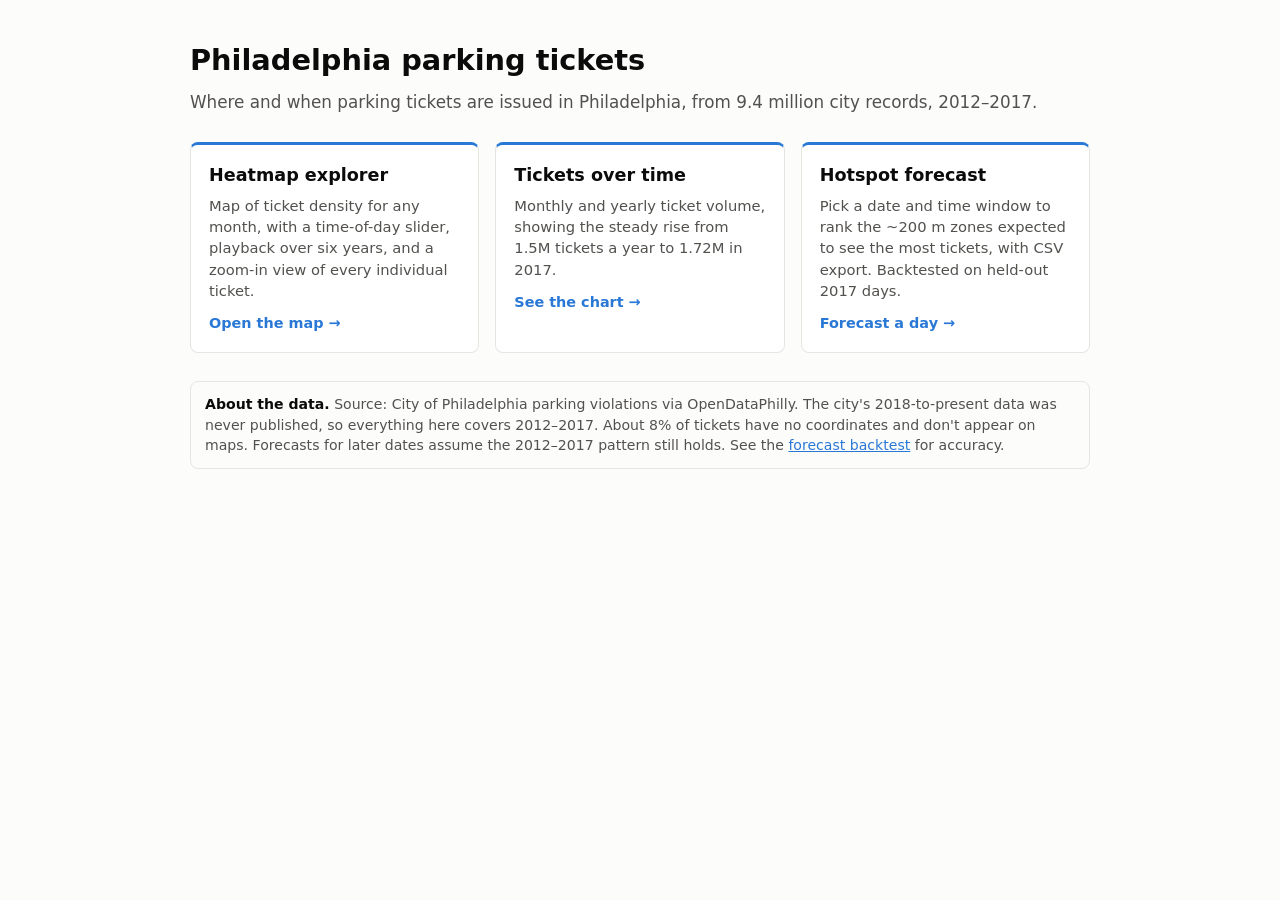
==== web/index.html @ cbecf952 "Add Philly parking ticket explorer, charts and hotspot forecast - Heatmap explorer (month slider, ti" ====
<!doctype html>
<html lang="en">
<head>
<meta charset="utf-8">
<meta name="viewport" content="width=device-width, initial-scale=1">
<title>Philly Parking Tickets</title>
<style>
:root { color-scheme: light; --bg: #fcfcfb; --card: #fff; --ink: #0b0b0b; --muted: #52514e; --line: #e6e5e1; --accent: #2a78d6; }
@media (prefers-color-scheme: dark) {
  :root:where(:not([data-theme="light"])) { color-scheme: dark; --bg: #1a1a19; --card: #232321; --ink: #f0efec; --muted: #c3c2b7; --line: #33322f; --accent: #3987e5; }
}
body { margin: 0; background: var(--bg); color: var(--ink); font-family: system-ui, sans-serif; line-height: 1.45; }
main { max-width: 900px; margin: 0 auto; padding: 40px 16px; }
h1 { font-size: 1.8rem; margin: 0 0 8px; }
.lead { color: var(--muted); font-size: 1.05rem; margin: 0 0 28px; }
.cards { display: grid; grid-template-columns: repeat(auto-fit, minmax(250px, 1fr)); gap: 16px; }
.card { display: block; background: var(--card); border: 1px solid var(--line); border-top: 3px solid var(--accent); border-radius: 8px;
  padding: 18px; color: inherit; text-decoration: none; }
.card:hover, .card:focus-visible { border-color: var(--accent); outline: none; }
.card h2 { font-size: 1.1rem; margin: 0 0 6px; }
.card p { margin: 0 0 10px; color: var(--muted); font-size: .92rem; }
.card span { color: var(--accent); font-weight: 600; font-size: .9rem; }
.note { margin-top: 28px; padding: 12px 14px; border: 1px solid var(--line); border-radius: 8px; color: var(--muted); font-size: .88rem; }
.note b { color: var(--ink); }
</style>
</head>
<body>
<main>
  <h1>Philadelphia parking tickets</h1>
  <p class="lead">Where and when parking tickets are issued in Philadelphia, from 9.4 million city records, 2012–2017.</p>
  <div class="cards">
    <a class="card" href="heatmap.html">
      <h2>Heatmap explorer</h2>
      <p>Map of ticket density for any month, with a time-of-day slider, playback over six years, and a zoom-in view of every individual ticket.</p>
      <span>Open the map →</span>
    </a>
    <a class="card" href="chart.html">
      <h2>Tickets over time</h2>
      <p>Monthly and yearly ticket volume, showing the steady rise from 1.5M tickets a year to 1.72M in 2017.</p>
      <span>See the chart →</span>
    </a>
    <a class="card" href="predict.html">
      <h2>Hotspot forecast</h2>
      <p>Pick a date and time window to rank the ~200 m zones expected to see the most tickets, with CSV export. Backtested on held-out 2017 days.</p>
      <span>Forecast a day →</span>
    </a>
  </div>
  <div class="note">
    <b>About the data.</b> Source: City of Philadelphia parking violations via OpenDataPhilly. The city's 2018-to-present data was never published, so everything here covers 2012–2017. About 8% of tickets have no coordinates and don't appear on maps. Forecasts for later dates assume the 2012–2017 pattern still holds. See the <a href="backtest.html" style="color:var(--accent)">forecast backtest</a> for accuracy.
  </div>
</main>
</body>
</html>
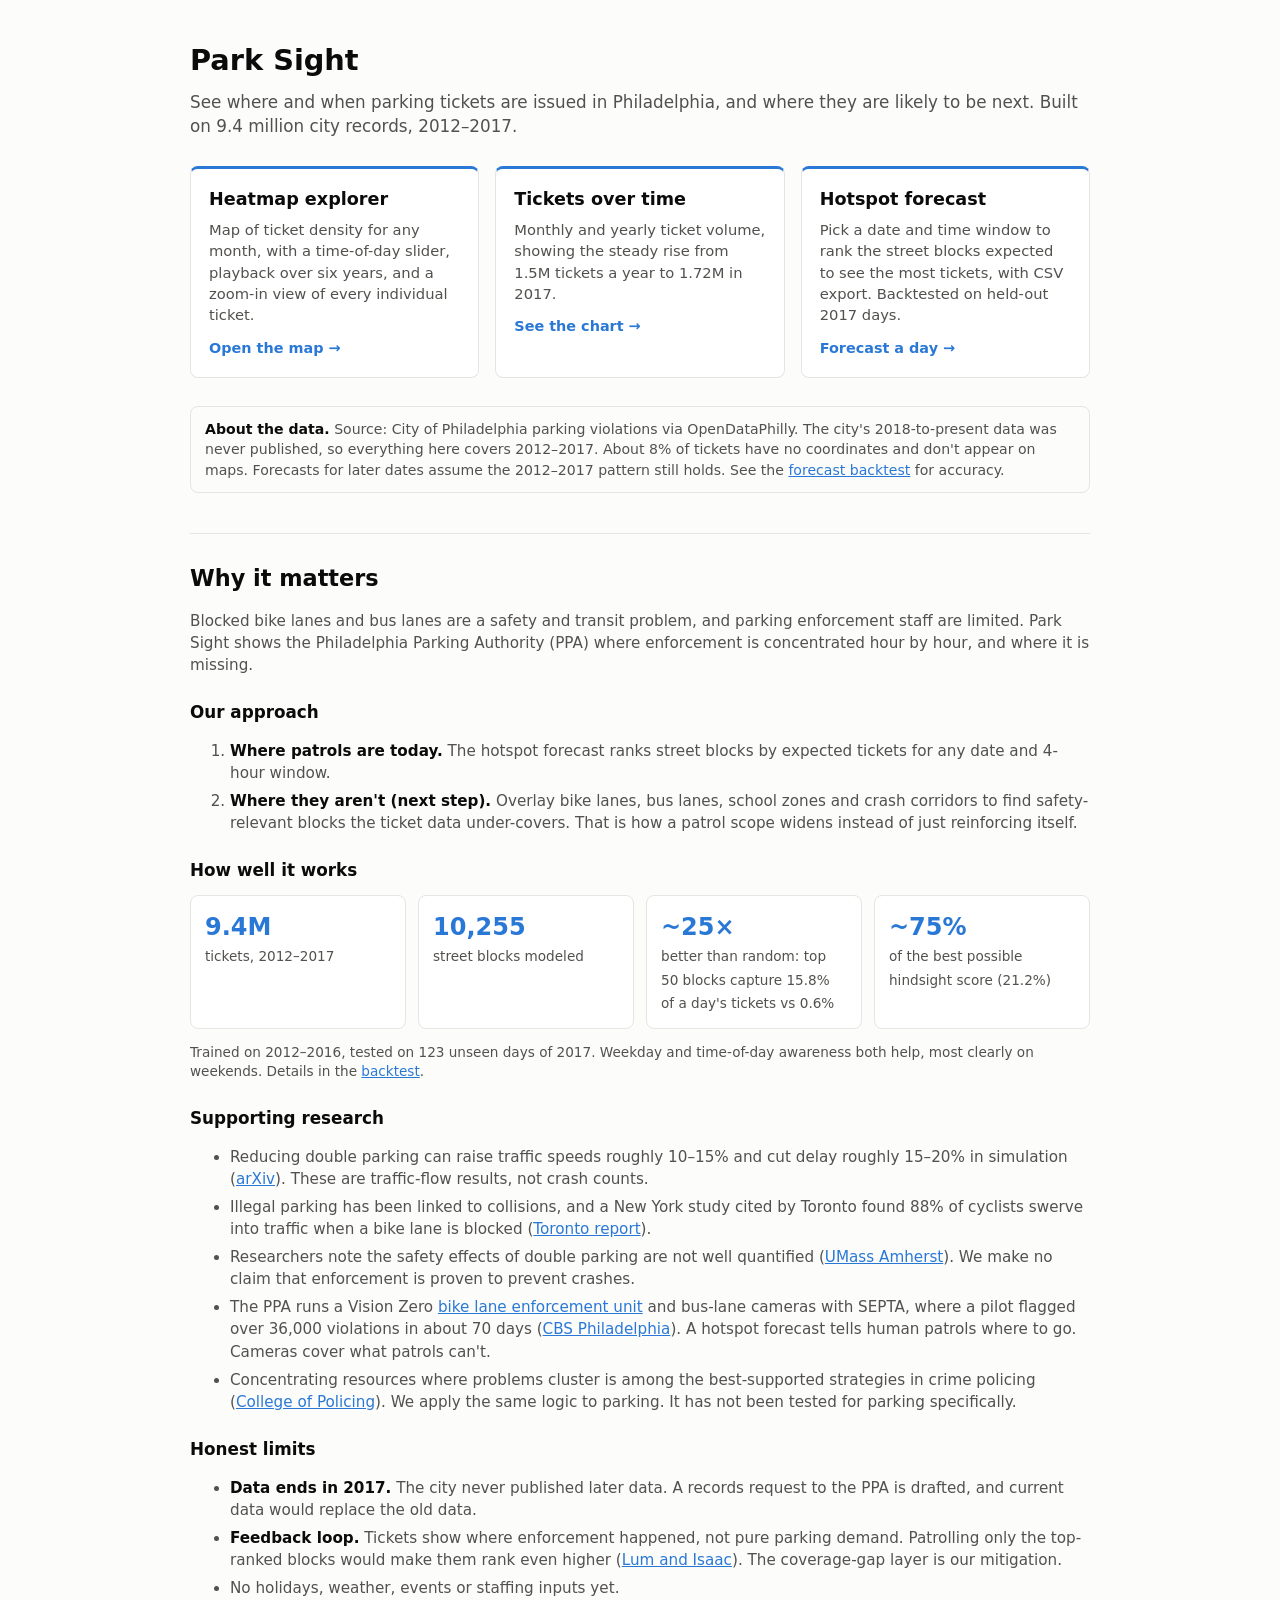
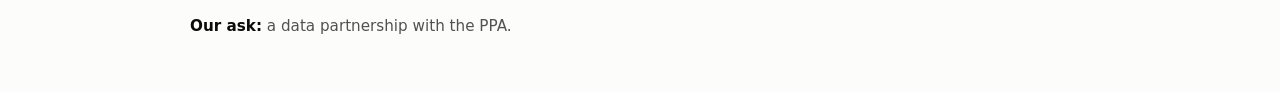
==== commit 76f47dd0: "Rename to Park Sight, add block-based hotspot forecast and project summary - Rebuild forecast around" ====
--- a/web/index.html
+++ b/web/index.html
@@ -3,7 +3,7 @@
 <head>
 <meta charset="utf-8">
 <meta name="viewport" content="width=device-width, initial-scale=1">
-<title>Philly Parking Tickets</title>
+<title>Park Sight</title>
 <style>
 :root { color-scheme: light; --bg: #fcfcfb; --card: #fff; --ink: #0b0b0b; --muted: #52514e; --line: #e6e5e1; --accent: #2a78d6; }
 @media (prefers-color-scheme: dark) {
@@ -22,12 +22,24 @@
 .card span { color: var(--accent); font-weight: 600; font-size: .9rem; }
 .note { margin-top: 28px; padding: 12px 14px; border: 1px solid var(--line); border-radius: 8px; color: var(--muted); font-size: .88rem; }
 .note b { color: var(--ink); }
+.pitch { margin-top: 40px; padding-top: 28px; border-top: 1px solid var(--line); }
+.pitch h2 { font-size: 1.4rem; margin: 0 0 8px; }
+.pitch h3 { font-size: 1.05rem; margin: 24px 0 8px; }
+.pitch p, .pitch li { color: var(--muted); font-size: .95rem; }
+.pitch li { margin-bottom: 6px; }
+.pitch b { color: var(--ink); }
+.pitch a { color: var(--accent); }
+.pitch .small { font-size: .85rem; }
+.stats { display: grid; grid-template-columns: repeat(auto-fit, minmax(190px, 1fr)); gap: 12px; margin: 12px 0; }
+.stat { background: var(--card); border: 1px solid var(--line); border-radius: 8px; padding: 14px; }
+.stat b { display: block; font-size: 1.5rem; color: var(--accent); }
+.stat span { color: var(--muted); font-size: .85rem; }
 </style>
 </head>
 <body>
 <main>
-  <h1>Philadelphia parking tickets</h1>
-  <p class="lead">Where and when parking tickets are issued in Philadelphia, from 9.4 million city records, 2012–2017.</p>
+  <h1>Park Sight</h1>
+  <p class="lead">See where and when parking tickets are issued in Philadelphia, and where they are likely to be next. Built on 9.4 million city records, 2012–2017.</p>
   <div class="cards">
     <a class="card" href="heatmap.html">
       <h2>Heatmap explorer</h2>
@@ -41,13 +53,51 @@
     </a>
     <a class="card" href="predict.html">
       <h2>Hotspot forecast</h2>
-      <p>Pick a date and time window to rank the ~200 m zones expected to see the most tickets, with CSV export. Backtested on held-out 2017 days.</p>
+      <p>Pick a date and time window to rank the street blocks expected to see the most tickets, with CSV export. Backtested on held-out 2017 days.</p>
       <span>Forecast a day →</span>
     </a>
   </div>
   <div class="note">
     <b>About the data.</b> Source: City of Philadelphia parking violations via OpenDataPhilly. The city's 2018-to-present data was never published, so everything here covers 2012–2017. About 8% of tickets have no coordinates and don't appear on maps. Forecasts for later dates assume the 2012–2017 pattern still holds. See the <a href="backtest.html" style="color:var(--accent)">forecast backtest</a> for accuracy.
   </div>
+
+  <section class="pitch" id="why">
+    <h2>Why it matters</h2>
+    <p>Blocked bike lanes and bus lanes are a safety and transit problem, and parking enforcement staff are limited. Park Sight shows the Philadelphia Parking Authority (PPA) where enforcement is concentrated hour by hour, and where it is missing.</p>
+
+    <h3>Our approach</h3>
+    <ol>
+      <li><b>Where patrols are today.</b> The hotspot forecast ranks street blocks by expected tickets for any date and 4-hour window.</li>
+      <li><b>Where they aren't (next step).</b> Overlay bike lanes, bus lanes, school zones and crash corridors to find safety-relevant blocks the ticket data under-covers. That is how a patrol scope widens instead of just reinforcing itself.</li>
+    </ol>
+
+    <h3>How well it works</h3>
+    <div class="stats">
+      <div class="stat"><b>9.4M</b><span>tickets, 2012–2017</span></div>
+      <div class="stat"><b>10,255</b><span>street blocks modeled</span></div>
+      <div class="stat"><b>~25×</b><span>better than random: top 50 blocks capture 15.8% of a day's tickets vs 0.6%</span></div>
+      <div class="stat"><b>~75%</b><span>of the best possible hindsight score (21.2%)</span></div>
+    </div>
+    <p class="small">Trained on 2012–2016, tested on 123 unseen days of 2017. Weekday and time-of-day awareness both help, most clearly on weekends. Details in the <a href="backtest.html">backtest</a>.</p>
+
+    <h3>Supporting research</h3>
+    <ul>
+      <li>Reducing double parking can raise traffic speeds roughly 10–15% and cut delay roughly 15–20% in simulation (<a href="https://arxiv.org/pdf/2011.11238">arXiv</a>). These are traffic-flow results, not crash counts.</li>
+      <li>Illegal parking has been linked to collisions, and a New York study cited by Toronto found 88% of cyclists swerve into traffic when a bike lane is blocked (<a href="https://www.tac-atc.ca/wp-content/uploads/illegal_parking_in_Toronto.pdf">Toronto report</a>).</li>
+      <li>Researchers note the safety effects of double parking are not well quantified (<a href="https://www.umass.edu/neutc/projects/measuring-and-modeling-safety-congestion-impacts-double-parking">UMass Amherst</a>). We make no claim that enforcement is proven to prevent crashes.</li>
+      <li>The PPA runs a Vision Zero <a href="https://philapark.org/?p=24539">bike lane enforcement unit</a> and bus-lane cameras with SEPTA, where a pilot flagged over 36,000 violations in about 70 days (<a href="https://www.cbsnews.com/amp/philadelphia/news/ppa-septa-bus-tickets-ai-camera">CBS Philadelphia</a>). A hotspot forecast tells human patrols where to go. Cameras cover what patrols can't.</li>
+      <li>Concentrating resources where problems cluster is among the best-supported strategies in crime policing (<a href="https://www.college.police.uk/research/crime-reduction-toolkit/hot-spots-policing">College of Policing</a>). We apply the same logic to parking. It has not been tested for parking specifically.</li>
+    </ul>
+
+    <h3>Honest limits</h3>
+    <ul>
+      <li><b>Data ends in 2017.</b> The city never published later data. A records request to the PPA is drafted, and current data would replace the old data.</li>
+      <li><b>Feedback loop.</b> Tickets show where enforcement happened, not pure parking demand. Patrolling only the top-ranked blocks would make them rank even higher (<a href="https://www.sciencenews.org/blog/science-public/data-driven-crime-prediction-fails-erase-human-bias">Lum and Isaac</a>). The coverage-gap layer is our mitigation.</li>
+      <li>No holidays, weather, events or staffing inputs yet.</li>
+    </ul>
+
+    <p><b>Our ask:</b> a data partnership with the PPA.</p>
+  </section>
 </main>
 </body>
 </html>
